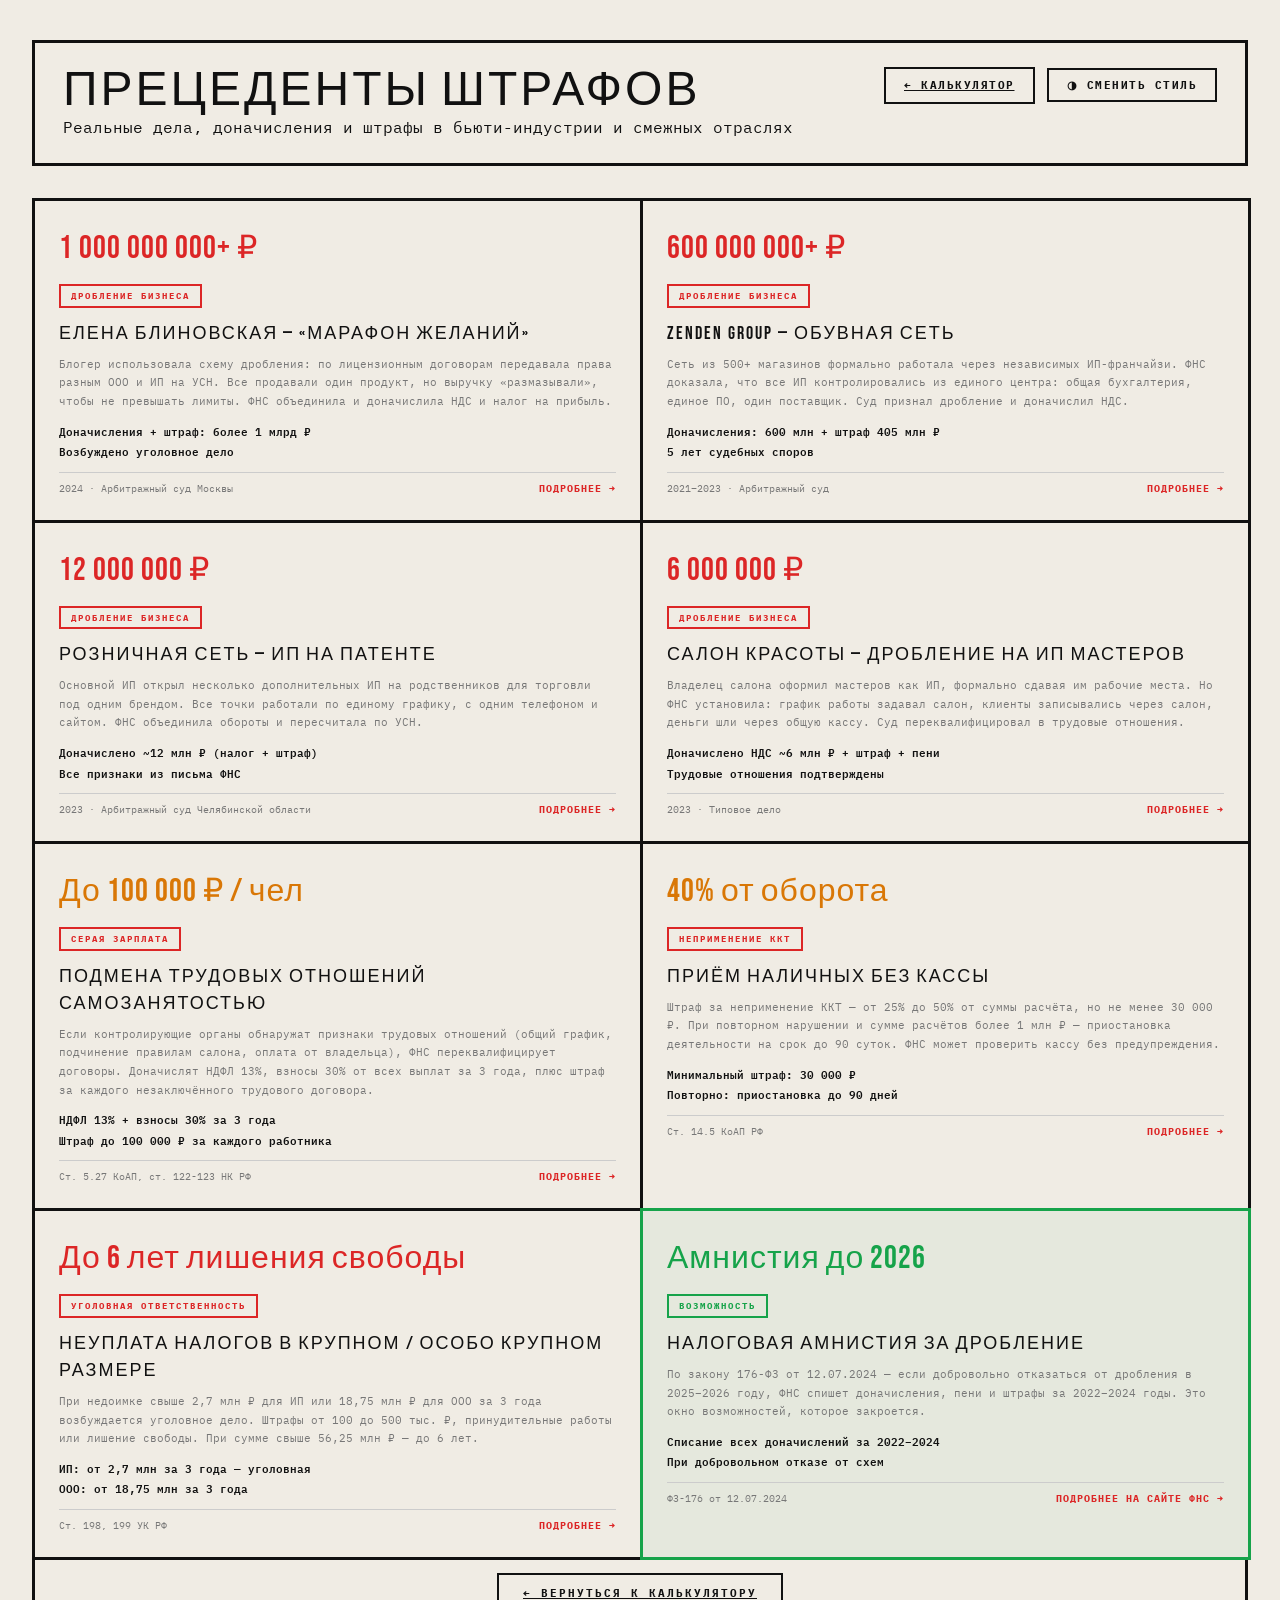
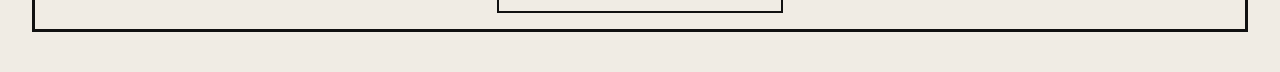
==== precedents.html @ d07ba794 "Add files via upload" ====
<!doctype html>
<html lang="ru">
<head>
  <meta charset="utf-8" />
  <meta name="viewport" content="width=device-width, initial-scale=1" />
  <title>Прецеденты штрафов — Салоны красоты</title>

  <link rel="preconnect" href="https://fonts.googleapis.com">
  <link rel="preconnect" href="https://fonts.gstatic.com" crossorigin>
  <link href="https://fonts.googleapis.com/css2?family=Bebas+Neue&family=IBM+Plex+Mono:wght@400;500;600;700&family=Plus+Jakarta+Sans:wght@400;500;600;700;800&display=swap" rel="stylesheet">

  <link rel="stylesheet" href="./styles.css" />
</head>

<body>
  <div class="wrap">

    <div class="top-bar">
      <div>
        <h1>Прецеденты штрафов</h1>
        <p>Реальные дела, доначисления и штрафы в бьюти-индустрии и смежных отраслях</p>
      </div>
      <div class="top-actions">
        <a href="index.html" class="btn-theme">← Калькулятор</a>
        <button class="btn-theme" id="themeToggle">◑ Сменить стиль</button>
      </div>
    </div>

    <!-- Прецеденты -->
    <div class="precedents-grid">

      <div class="precedent-card">
        <div class="precedent-amount red">1 000 000 000+ ₽</div>
        <div class="precedent-tag">Дробление бизнеса</div>
        <h3>Елена Блиновская — «Марафон желаний»</h3>
        <p>Блогер использовала схему дробления: по лицензионным договорам передавала права разным ООО и ИП на УСН. Все продавали один продукт, но выручку «размазывали», чтобы не превышать лимиты. ФНС объединила и доначислила НДС и налог на прибыль.</p>
        <div class="precedent-details">
          <span>Доначисления + штраф: более 1 млрд ₽</span>
          <span>Возбуждено уголовное дело</span>
        </div>
        <div class="precedent-meta">
          <span>2024 · Арбитражный суд Москвы</span>
          <a href="https://ria.ru/20231113/blinovskaya-1909060179.html" target="_blank" rel="noopener">Подробнее →</a>
        </div>
      </div>

      <div class="precedent-card">
        <div class="precedent-amount red">600 000 000+ ₽</div>
        <div class="precedent-tag">Дробление бизнеса</div>
        <h3>Zenden Group — обувная сеть</h3>
        <p>Сеть из 500+ магазинов формально работала через независимых ИП-франчайзи. ФНС доказала, что все ИП контролировались из единого центра: общая бухгалтерия, единое ПО, один поставщик. Суд признал дробление и доначислил НДС.</p>
        <div class="precedent-details">
          <span>Доначисления: 600 млн + штраф 405 млн ₽</span>
          <span>5 лет судебных споров</span>
        </div>
        <div class="precedent-meta">
          <span>2021–2023 · Арбитражный суд</span>
          <a href="https://www.kommersant.ru/doc/5765439" target="_blank" rel="noopener">Подробнее →</a>
        </div>
      </div>

      <div class="precedent-card">
        <div class="precedent-amount red">12 000 000 ₽</div>
        <div class="precedent-tag">Дробление бизнеса</div>
        <h3>Розничная сеть — ИП на патенте</h3>
        <p>Основной ИП открыл несколько дополнительных ИП на родственников для торговли под одним брендом. Все точки работали по единому графику, с одним телефоном и сайтом. ФНС объединила обороты и пересчитала по УСН.</p>
        <div class="precedent-details">
          <span>Доначислено ~12 млн ₽ (налог + штраф)</span>
          <span>Все признаки из письма ФНС</span>
        </div>
        <div class="precedent-meta">
          <span>2023 · Арбитражный суд Челябинской области</span>
          <a href="https://kad.arbitr.ru/Card/a2469a2c-c03e-452b-901e-bc33e501fbae" target="_blank" rel="noopener">Подробнее →</a>
        </div>
      </div>

      <div class="precedent-card">
        <div class="precedent-amount red">6 000 000 ₽</div>
        <div class="precedent-tag">Дробление бизнеса</div>
        <h3>Салон красоты — дробление на ИП мастеров</h3>
        <p>Владелец салона оформил мастеров как ИП, формально сдавая им рабочие места. Но ФНС установила: график работы задавал салон, клиенты записывались через салон, деньги шли через общую кассу. Суд переквалифицировал в трудовые отношения.</p>
        <div class="precedent-details">
          <span>Доначислено НДС ~6 млн ₽ + штраф + пени</span>
          <span>Трудовые отношения подтверждены</span>
        </div>
        <div class="precedent-meta">
          <span>2023 · Типовое дело</span>
          <a href="https://secrets.tbank.ru/buhgalteriya/riski-drobleniya-biznesa/" target="_blank" rel="noopener">Подробнее →</a>
        </div>
      </div>

      <div class="precedent-card">
        <div class="precedent-amount orange">До 100 000 ₽ / чел</div>
        <div class="precedent-tag">Серая зарплата</div>
        <h3>Подмена трудовых отношений самозанятостью</h3>
        <p>Если контролирующие органы обнаружат признаки трудовых отношений (общий график, подчинение правилам салона, оплата от владельца), ФНС переквалифицирует договоры. Доначислят НДФЛ 13%, взносы 30% от всех выплат за 3 года, плюс штраф за каждого незаключённого трудового договора.</p>
        <div class="precedent-details">
          <span>НДФЛ 13% + взносы 30% за 3 года</span>
          <span>Штраф до 100 000 ₽ за каждого работника</span>
        </div>
        <div class="precedent-meta">
          <span>Ст. 5.27 КоАП, ст. 122-123 НК РФ</span>
          <a href="https://konsol.pro/blog/samozanyatomu-buti-masteru-otkryt-salon-krasoty" target="_blank" rel="noopener">Подробнее →</a>
        </div>
      </div>

      <div class="precedent-card">
        <div class="precedent-amount orange">40% от оборота</div>
        <div class="precedent-tag">Неприменение ККТ</div>
        <h3>Приём наличных без кассы</h3>
        <p>Штраф за неприменение ККТ — от 25% до 50% от суммы расчёта, но не менее 30 000 ₽. При повторном нарушении и сумме расчётов более 1 млн ₽ — приостановка деятельности на срок до 90 суток. ФНС может проверить кассу без предупреждения.</p>
        <div class="precedent-details">
          <span>Минимальный штраф: 30 000 ₽</span>
          <span>Повторно: приостановка до 90 дней</span>
        </div>
        <div class="precedent-meta">
          <span>Ст. 14.5 КоАП РФ</span>
          <a href="https://www.sberbank.ru/start/articles/salon/tax_regime" target="_blank" rel="noopener">Подробнее →</a>
        </div>
      </div>

      <div class="precedent-card">
        <div class="precedent-amount red">До 6 лет лишения свободы</div>
        <div class="precedent-tag">Уголовная ответственность</div>
        <h3>Неуплата налогов в крупном / особо крупном размере</h3>
        <p>При недоимке свыше 2,7 млн ₽ для ИП или 18,75 млн ₽ для ООО за 3 года возбуждается уголовное дело. Штрафы от 100 до 500 тыс. ₽, принудительные работы или лишение свободы. При сумме свыше 56,25 млн ₽ — до 6 лет.</p>
        <div class="precedent-details">
          <span>ИП: от 2,7 млн за 3 года — уголовная</span>
          <span>ООО: от 18,75 млн за 3 года</span>
        </div>
        <div class="precedent-meta">
          <span>Ст. 198, 199 УК РФ</span>
          <a href="https://pravovest-audit.ru/nashi-statii-nalogi-i-buhuchet/tax-liability/" target="_blank" rel="noopener">Подробнее →</a>
        </div>
      </div>

      <div class="precedent-card highlight">
        <div class="precedent-amount green">Амнистия до 2026</div>
        <div class="precedent-tag tag-green">Возможность</div>
        <h3>Налоговая амнистия за дробление</h3>
        <p>По закону 176-ФЗ от 12.07.2024 — если добровольно отказаться от дробления в 2025–2026 году, ФНС спишет доначисления, пени и штрафы за 2022–2024 годы. Это окно возможностей, которое закроется.</p>
        <div class="precedent-details">
          <span>Списание всех доначислений за 2022–2024</span>
          <span>При добровольном отказе от схем</span>
        </div>
        <div class="precedent-meta">
          <span>ФЗ-176 от 12.07.2024</span>
          <a href="https://www.nalog.gov.ru/rn77/promo/na/" target="_blank" rel="noopener">Подробнее на сайте ФНС →</a>
        </div>
      </div>

    </div>

    <div class="bottom-toolbar">
      <a href="index.html" class="export-btn">← Вернуться к калькулятору</a>
    </div>

  </div>

  <script>
    const themeBtn = document.getElementById("themeToggle");
    if (themeBtn) {
      themeBtn.addEventListener("click", () => {
        const isModern = document.body.classList.toggle("theme-modern");
        themeBtn.textContent = isModern ? "◐ Брутализм" : "◑ Сменить стиль";
      });
    }
  </script>
</body>
</html>
---- styles.css ----
/* ============================================================
   КАЛЬКУЛЯТОР НАЛОГОВОЙ НАГРУЗКИ
   Тема по умолчанию: Брутализм
   Альтернативная тема: .theme-modern (тёмная)
   ============================================================ */

/* --- RESET & BASE --- */
*, *::before, *::after { margin: 0; padding: 0; box-sizing: border-box; }

:root {
  /* Brutalism tokens */
  --bg: #f0ece4;
  --bg-card: transparent;
  --bg-card-after: #111;
  --bg-input: transparent;
  --border: #111;
  --border-w: 3px;
  --border-light: #ccc;
  --text: #111;
  --text-muted: #777;
  --text-label: #888;
  --text-val: #111;
  --text-inv: #f0ece4;
  --accent: #dc2626;
  --accent-green: #16a34a;
  --font-body: 'IBM Plex Mono', 'Courier New', 'Liberation Mono', monospace;
  --font-display: 'Bebas Neue', 'Impact', 'Arial Black', sans-serif;
  --radius: 0px;
  --card-pad: 24px;
}

body {
  font-family: var(--font-body);
  background: var(--bg);
  color: var(--text);
  line-height: 1.5;
  min-height: 100vh;
}

/* --- LAYOUT --- */
.wrap {
  max-width: 1400px;
  margin: 0 auto;
  padding: 40px 32px;
}

h1 {
  font-family: var(--font-display);
  font-size: 48px;
  font-weight: 400;
  letter-spacing: 3px;
  text-transform: uppercase;
  line-height: 1;
  color: var(--text);
}

.wrap > p {
  font-size: 11px;
  color: var(--text-muted);
  margin-top: 8px;
  max-width: 700px;
  text-transform: uppercase;
  letter-spacing: 0.5px;
  line-height: 1.6;
}

/* --- TOP BAR --- */
.top-bar {
  display: flex;
  justify-content: space-between;
  align-items: flex-start;
  margin-bottom: 32px;
  border: var(--border-w) solid var(--border);
  padding: 24px 28px;
}

.top-actions {
  display: flex;
  gap: 12px;
  align-items: center;
  flex-wrap: wrap;
}

/* --- THEME TOGGLE BUTTON --- */
.btn-theme {
  padding: 8px 18px;
  border: 2px solid var(--border);
  background: transparent;
  font-family: var(--font-body);
  font-size: 11px;
  font-weight: 700;
  text-transform: uppercase;
  letter-spacing: 1.5px;
  cursor: pointer;
  color: var(--text);
  transition: all 0.2s;
}

.btn-theme:hover {
  background: var(--border);
  color: var(--bg);
}

/* --- GRID --- */
.grid {
  display: grid;
  grid-template-columns: 340px 1fr 1fr;
  gap: 0;
}

@media (max-width: 1100px) {
  .grid { grid-template-columns: 1fr; }
}

/* --- CARDS --- */
.card {
  border: var(--border-w) solid var(--border);
  padding: var(--card-pad);
  background: var(--bg-card);
  border-radius: var(--radius);
}

.grid .card + .card {
  margin-left: calc(-1 * var(--border-w));
}

@media (max-width: 1100px) {
  .grid .card + .card { margin-left: 0; margin-top: calc(-1 * var(--border-w)); }
}

/* Third card (После) — inverted in brutalism */
.grid .card:nth-child(3) {
  background: var(--bg-card-after);
  color: var(--text-inv);
}

.grid .card:nth-child(3) h3 { color: var(--text-inv); opacity: 0.5; }
.grid .card:nth-child(3) .stat { border-bottom-color: #333; }
.grid .card:nth-child(3) .stat span:first-child { color: #999; }
.grid .card:nth-child(3) .val { color: var(--text-inv); }
.grid .card:nth-child(3) .stat.net-total { border-top-color: var(--text-inv); }
.grid .card:nth-child(3) .formula { color: #666; border-left-color: var(--accent); }

.card h3 {
  font-family: var(--font-display);
  font-size: 22px;
  letter-spacing: 3px;
  text-transform: uppercase;
  font-weight: 400;
  padding-bottom: 14px;
  border-bottom: 2px solid var(--border);
  margin-bottom: 18px;
  color: var(--text);
}

.grid .card:nth-child(3) h3 {
  border-bottom-color: #444;
}

/* --- FORM ELEMENTS --- */
label {
  display: block;
  font-size: 10px;
  text-transform: uppercase;
  letter-spacing: 1.5px;
  color: var(--text-label);
  margin-bottom: 14px;
  font-weight: 500;
}

input[type="number"],
select {
  width: 100%;
  padding: 9px 10px;
  border: 2px solid var(--border);
  background: var(--bg-input);
  font-size: 14px;
  font-family: var(--font-body);
  font-weight: 600;
  color: var(--text);
  border-radius: var(--radius);
  margin-top: 4px;
  -moz-appearance: textfield;
}

input[type="number"]::-webkit-inner-spin-button { -webkit-appearance: none; }

input[type="number"]:focus,
select:focus {
  outline: 2px solid var(--accent);
  outline-offset: -2px;
}

.row {
  display: grid;
  grid-template-columns: 1fr 1fr;
  gap: 8px;
}

/* --- TOGGLES / CHECKBOXES --- */
.toggle {
  display: flex;
  align-items: center;
  gap: 8px;
  padding: 8px 0;
  font-size: 11px;
  text-transform: uppercase;
  letter-spacing: 1px;
  color: var(--text-muted);
}

.toggle label {
  margin-bottom: 0;
  font-size: 11px;
  cursor: pointer;
}

.toggle input[type="checkbox"],
.formula-toggle input[type="checkbox"] {
  width: 16px;
  height: 16px;
  accent-color: var(--accent);
}

/* --- STAT ROWS --- */
.stat {
  display: flex;
  justify-content: space-between;
  align-items: baseline;
  padding: 11px 0;
  border-bottom: 1px solid var(--border-light);
}

.stat:last-of-type { border-bottom: none; }

.stat span:first-child {
  font-size: 11px;
  text-transform: uppercase;
  letter-spacing: 1px;
  color: var(--text-label);
  font-weight: 500;
}

.val {
  font-size: 15px;
  font-weight: 700;
  color: var(--text-val);
  font-variant-numeric: tabular-nums;
}

/* Net total row */
.stat:has(strong),
.stat:last-child {
  /* fallback for browsers without :has */
}

.card .stat:last-of-type {
  border-top: 3px solid var(--border);
  border-bottom: none;
  margin-top: 6px;
  padding-top: 14px;
}

.card .stat:last-of-type span:first-child {
  font-size: 12px;
  color: var(--text);
  font-weight: 700;
}

.card .stat:last-of-type .val {
  font-family: var(--font-display);
  font-size: 28px;
  letter-spacing: 1px;
}

/* --- FORMULAS --- */
.formula {
  display: none;
  font-size: 9px;
  line-height: 1.5;
  color: #999;
  border-left: 3px solid var(--accent);
  padding: 4px 10px;
  margin: -4px 0 6px 0;
  white-space: pre-line;
  font-family: var(--font-body);
  letter-spacing: 0.3px;
  border-radius: 0;
}

.formulas-visible .formula:not(:empty) {
  display: block;
}

.formula-toggle {
  display: flex;
  align-items: center;
  gap: 8px;
  font-size: 11px;
  text-transform: uppercase;
  letter-spacing: 1.5px;
  color: var(--text-muted);
}

.formula-toggle label {
  font-size: 11px;
  margin-bottom: 0;
  cursor: pointer;
}

/* --- DIFF BAR --- */
.diff {
  border: var(--border-w) solid var(--border);
  border-top: none;
  padding: 20px 28px;
  display: flex;
  justify-content: space-between;
  flex-wrap: wrap;
  gap: 16px;
  font-size: 13px;
}

.diff strong {
  text-transform: uppercase;
  letter-spacing: 1px;
  font-size: 10px;
  color: var(--text-muted);
}

.diff span {
  font-family: var(--font-display);
  font-size: 28px;
  letter-spacing: 1px;
}

.diff.danger span { color: var(--accent); }

/* --- EXPORT BUTTON --- */
.export-btn {
  display: block;
  margin: 0 auto;
  padding: 10px 24px;
  border: 2px solid var(--border);
  background: transparent;
  font-family: var(--font-body);
  font-size: 11px;
  font-weight: 700;
  text-transform: uppercase;
  letter-spacing: 2px;
  cursor: pointer;
  color: var(--text);
  border-radius: var(--radius);
  transition: all 0.15s;
}

.export-btn:hover {
  background: var(--border);
  color: var(--bg);
}

/* --- BOTTOM TOOLBAR --- */
.bottom-toolbar {
  display: flex;
  justify-content: center;
  gap: 12px;
  margin-top: 0;
  border: var(--border-w) solid var(--border);
  border-top: none;
  padding: 16px;
}

/* --- HIDDEN / MUTED --- */
.hidden { display: none !important; }
.muted {
  font-size: 10px;
  color: var(--text-muted);
  line-height: 1.6;
  letter-spacing: 0.3px;
}

/* ============================================================
   MODERN DARK THEME (.theme-modern on <body>)
   ============================================================ */
body.theme-modern {
  --bg: #09090b;
  --bg-card: #18181b;
  --bg-card-after: #18181b;
  --bg-input: #09090b;
  --border: #27272a;
  --border-w: 1px;
  --border-light: #1f1f23;
  --text: #e4e4e7;
  --text-muted: #52525b;
  --text-label: #71717a;
  --text-val: #e4e4e7;
  --text-inv: #e4e4e7;
  --accent: #6366f1;
  --accent-green: #34d399;
  --font-body: 'Plus Jakarta Sans', 'DM Sans', 'Segoe UI', sans-serif;
  --font-display: 'Plus Jakarta Sans', 'DM Sans', 'Segoe UI', sans-serif;
  --radius: 16px;
  --card-pad: 28px;
}

body.theme-modern h1 {
  font-size: 30px;
  font-weight: 800;
  letter-spacing: -1px;
  text-transform: none;
}

body.theme-modern .wrap > p {
  text-transform: none;
  font-size: 13px;
  letter-spacing: 0;
}

/* Top bar */
body.theme-modern .top-bar {
  border: none;
  padding: 0;
  margin-bottom: 28px;
}

/* Cards */
body.theme-modern .card {
  border-radius: var(--radius);
}

body.theme-modern .grid {
  gap: 20px;
}

body.theme-modern .grid .card + .card {
  margin-left: 0;
}

/* Third card — no inversion, subtle glow */
body.theme-modern .grid .card:nth-child(3) {
  background: var(--bg-card-after);
  color: var(--text);
  border-color: rgba(99,102,241,0.3);
  box-shadow: 0 0 40px rgba(99,102,241,0.06);
}

body.theme-modern .grid .card:nth-child(3) h3 { color: #818cf8; opacity: 1; }
body.theme-modern .grid .card:nth-child(3) .stat { border-bottom-color: var(--border-light); }
body.theme-modern .grid .card:nth-child(3) .stat span:first-child { color: var(--text-label); }
body.theme-modern .grid .card:nth-child(3) .val { color: var(--text-val); }
body.theme-modern .grid .card:nth-child(3) .formula { color: #52525b; border-left-color: var(--accent); }

body.theme-modern .card h3 {
  font-family: var(--font-body);
  font-size: 11px;
  font-weight: 700;
  letter-spacing: 2px;
  border-bottom: 1px solid var(--border);
}

body.theme-modern .grid .card:nth-child(3) h3 {
  border-bottom-color: rgba(99,102,241,0.2);
}

/* Form elements */
body.theme-modern label {
  text-transform: none;
  font-size: 12px;
  letter-spacing: 0;
  color: var(--text-label);
}

body.theme-modern input[type="number"],
body.theme-modern select {
  border: 1px solid var(--border);
  border-radius: 10px;
  font-family: var(--font-body);
  font-weight: 500;
}

body.theme-modern input[type="number"]:focus,
body.theme-modern select:focus {
  outline: none;
  border-color: var(--accent);
  box-shadow: 0 0 0 3px rgba(99,102,241,0.15);
}

/* Toggles */
body.theme-modern .toggle {
  text-transform: none;
  font-size: 13px;
  letter-spacing: 0;
  color: var(--text-muted);
}

body.theme-modern .toggle label {
  font-size: 13px;
}

body.theme-modern .toggle input[type="checkbox"],
body.theme-modern .formula-toggle input[type="checkbox"] {
  accent-color: var(--accent);
}

/* Stat rows */
body.theme-modern .stat span:first-child {
  text-transform: none;
  font-size: 13px;
  letter-spacing: 0;
}

body.theme-modern .val {
  font-size: 14px;
  font-weight: 600;
}

body.theme-modern .card .stat:last-of-type {
  border-top: 1px solid #3f3f46;
  border-top-width: 1px;
}

body.theme-modern .card .stat:last-of-type .val {
  font-family: var(--font-body);
  font-size: 18px;
  font-weight: 800;
  letter-spacing: -0.5px;
}

body.theme-modern .card .stat:last-of-type span:first-child {
  font-size: 14px;
}

/* Formulas */
body.theme-modern .formula {
  font-size: 11px;
  font-family: 'JetBrains Mono', 'Fira Code', 'SF Mono', monospace;
  color: #52525b;
  border-radius: 0 6px 6px 0;
  background: rgba(255,255,255,0.02);
  letter-spacing: 0;
}

body.theme-modern .formula-toggle {
  text-transform: none;
  font-size: 13px;
  letter-spacing: 0;
}

body.theme-modern .formula-toggle label {
  font-size: 13px;
}

/* Diff bar */
body.theme-modern .diff {
  border: 1px solid var(--border);
  border-radius: var(--radius);
  margin-top: 20px;
}

body.theme-modern .diff strong {
  text-transform: none;
  font-size: 13px;
  letter-spacing: 0;
}

body.theme-modern .diff span {
  font-family: var(--font-body);
  font-size: 20px;
  font-weight: 800;
  letter-spacing: -0.5px;
}

/* Buttons */
body.theme-modern .btn-theme,
body.theme-modern .export-btn {
  border: 1px solid var(--border);
  border-radius: 999px;
  font-family: var(--font-body);
  text-transform: none;
  font-size: 13px;
  font-weight: 500;
  letter-spacing: 0;
  padding: 8px 20px;
  color: var(--text-label);
}

body.theme-modern .btn-theme:hover,
body.theme-modern .export-btn:hover {
  background: var(--accent);
  border-color: var(--accent);
  color: #fff;
}

body.theme-modern .bottom-toolbar {
  border: none;
  margin-top: 16px;
}

/* Muted */
body.theme-modern .muted {
  font-size: 12px;
  letter-spacing: 0;
}

@media (max-width: 1100px) {
  body.theme-modern .grid .card + .card { margin-top: 0; }
}

/* ============================================================
   RISKS BLOCK
   ============================================================ */
.risks-wrap {
  border: var(--border-w) solid var(--border);
  border-top: none;
  padding: 0;
}

.risks-header {
  display: flex;
  justify-content: space-between;
  align-items: center;
  padding: 24px 28px;
  border-bottom: 2px solid var(--accent);
  background: var(--accent);
  color: #fff;
}

.risks-title {
  font-family: var(--font-display);
  font-size: 28px;
  letter-spacing: 2px;
  text-transform: uppercase;
}

.risks-grand {
  font-size: 12px;
  text-transform: uppercase;
  letter-spacing: 1px;
}

.risks-grand strong {
  display: block;
  font-family: var(--font-display);
  font-size: 32px;
  letter-spacing: 1px;
  margin-top: 4px;
}

.risk-block {
  padding: 20px 28px;
  border-bottom: 1px solid var(--border-light);
}

.risk-block:last-of-type { border-bottom: none; }

.risk-top {
  display: flex;
  justify-content: space-between;
  align-items: flex-start;
  margin-bottom: 12px;
}

.risk-name {
  font-family: var(--font-display);
  font-size: 20px;
  letter-spacing: 2px;
  text-transform: uppercase;
}

.risk-sub {
  font-size: 11px;
  color: var(--text-muted);
  text-transform: uppercase;
  letter-spacing: 1px;
  margin-top: 2px;
}

.risk-total {
  font-family: var(--font-display);
  font-size: 28px;
  color: var(--accent);
  letter-spacing: 1px;
  white-space: nowrap;
}

.risk-items {
  margin: 8px 0;
}

.risk-item {
  display: flex;
  justify-content: space-between;
  padding: 6px 0;
  font-size: 11px;
  color: var(--text-muted);
  border-bottom: 1px dotted var(--border-light);
}

.risk-item:last-child { border-bottom: none; }

.risk-item span:last-child {
  font-weight: 700;
  color: var(--text);
  white-space: nowrap;
  margin-left: 16px;
}

.risk-legal {
  font-size: 10px;
  color: var(--text-muted);
  margin-top: 8px;
  letter-spacing: 0.5px;
}

.risk-criminal {
  font-size: 11px;
  color: var(--accent);
  font-weight: 700;
  margin-top: 8px;
  padding: 6px 10px;
  border: 1px solid var(--accent);
  text-transform: uppercase;
  letter-spacing: 0.5px;
}

.risks-footer {
  padding: 16px 28px;
  border-top: 2px solid var(--border);
  text-align: center;
}

.risks-link {
  font-family: var(--font-body);
  font-size: 12px;
  font-weight: 700;
  text-transform: uppercase;
  letter-spacing: 2px;
  color: var(--accent);
  text-decoration: none;
  border-bottom: 2px solid var(--accent);
  padding-bottom: 2px;
}

.risks-link:hover { opacity: 0.7; }

/* --- Modern theme overrides for risks --- */
body.theme-modern .risks-wrap {
  border: 1px solid var(--border);
  border-radius: var(--radius);
  margin-top: 20px;
  overflow: hidden;
}

body.theme-modern .risks-header {
  background: linear-gradient(135deg, #dc2626, #b91c1c);
  border-bottom: none;
  border-radius: 0;
}

body.theme-modern .risks-title {
  font-family: var(--font-body);
  font-size: 16px;
  font-weight: 800;
  letter-spacing: -0.5px;
  text-transform: none;
}

body.theme-modern .risks-grand { letter-spacing: 0; text-transform: none; font-size: 13px; }
body.theme-modern .risks-grand strong { font-family: var(--font-body); font-size: 24px; letter-spacing: -0.5px; }
body.theme-modern .risk-name { font-family: var(--font-body); font-size: 15px; font-weight: 700; letter-spacing: 0; text-transform: none; }
body.theme-modern .risk-sub { text-transform: none; letter-spacing: 0; font-size: 12px; }
body.theme-modern .risk-total { font-family: var(--font-body); font-size: 20px; font-weight: 800; }
body.theme-modern .risk-item { font-size: 12px; letter-spacing: 0; }
body.theme-modern .risk-criminal { border-radius: 8px; text-transform: none; letter-spacing: 0; }
body.theme-modern .risks-link { text-transform: none; letter-spacing: 0; font-size: 14px; }

/* ============================================================
   PRECEDENTS PAGE
   ============================================================ */
.precedents-grid {
  display: grid;
  grid-template-columns: 1fr 1fr;
  gap: 0;
}

@media (max-width: 900px) { .precedents-grid { grid-template-columns: 1fr; } }

.precedent-card {
  border: var(--border-w) solid var(--border);
  padding: 24px;
  margin-right: calc(-1 * var(--border-w));
  margin-bottom: calc(-1 * var(--border-w));
}

.precedent-card.highlight {
  background: rgba(22, 163, 106, 0.05);
  border-color: var(--accent-green);
}

.precedent-amount {
  font-family: var(--font-display);
  font-size: 32px;
  letter-spacing: 1px;
  margin-bottom: 8px;
}

.precedent-amount.red { color: var(--accent); }
.precedent-amount.orange { color: #d97706; }
.precedent-amount.green { color: var(--accent-green); }

.precedent-tag {
  display: inline-block;
  padding: 3px 10px;
  border: 2px solid var(--accent);
  font-size: 9px;
  font-weight: 700;
  text-transform: uppercase;
  letter-spacing: 2px;
  color: var(--accent);
  margin-bottom: 12px;
}

.precedent-tag.tag-green {
  border-color: var(--accent-green);
  color: var(--accent-green);
}

.precedent-card h3 {
  font-family: var(--font-display);
  font-size: 18px;
  letter-spacing: 2px;
  text-transform: uppercase;
  font-weight: 400;
  border: none;
  padding: 0;
  margin-bottom: 8px;
}

.precedent-card p {
  font-size: 11px;
  color: var(--text-muted);
  line-height: 1.7;
  margin-bottom: 12px;
}

.precedent-details {
  display: flex;
  flex-direction: column;
  gap: 4px;
  font-size: 11px;
  font-weight: 600;
  color: var(--text);
  margin-bottom: 12px;
}

.precedent-meta {
  display: flex;
  justify-content: space-between;
  align-items: center;
  font-size: 10px;
  color: var(--text-muted);
  padding-top: 8px;
  border-top: 1px solid var(--border-light);
}

.precedent-meta a {
  color: var(--accent);
  text-decoration: none;
  font-weight: 700;
  text-transform: uppercase;
  letter-spacing: 1px;
}

.precedent-meta a:hover { text-decoration: underline; }

/* --- Modern theme precedents --- */
body.theme-modern .precedents-grid { gap: 20px; }
body.theme-modern .precedent-card {
  border-radius: var(--radius);
  margin: 0;
  background: var(--bg-card);
}
body.theme-modern .precedent-card.highlight { background: rgba(52, 211, 153, 0.05); }
body.theme-modern .precedent-amount { font-family: var(--font-body); font-size: 24px; font-weight: 800; letter-spacing: -0.5px; }
body.theme-modern .precedent-tag { border-radius: 999px; letter-spacing: 1px; }
body.theme-modern .precedent-card h3 {
  font-family: var(--font-body); font-size: 15px; font-weight: 700;
  letter-spacing: 0; text-transform: none;
}
body.theme-modern .precedent-card p { font-size: 13px; letter-spacing: 0; }
body.theme-modern .precedent-details { font-size: 12px; }
body.theme-modern .precedent-meta { font-size: 12px; letter-spacing: 0; }
body.theme-modern .precedent-meta a { text-transform: none; letter-spacing: 0; }
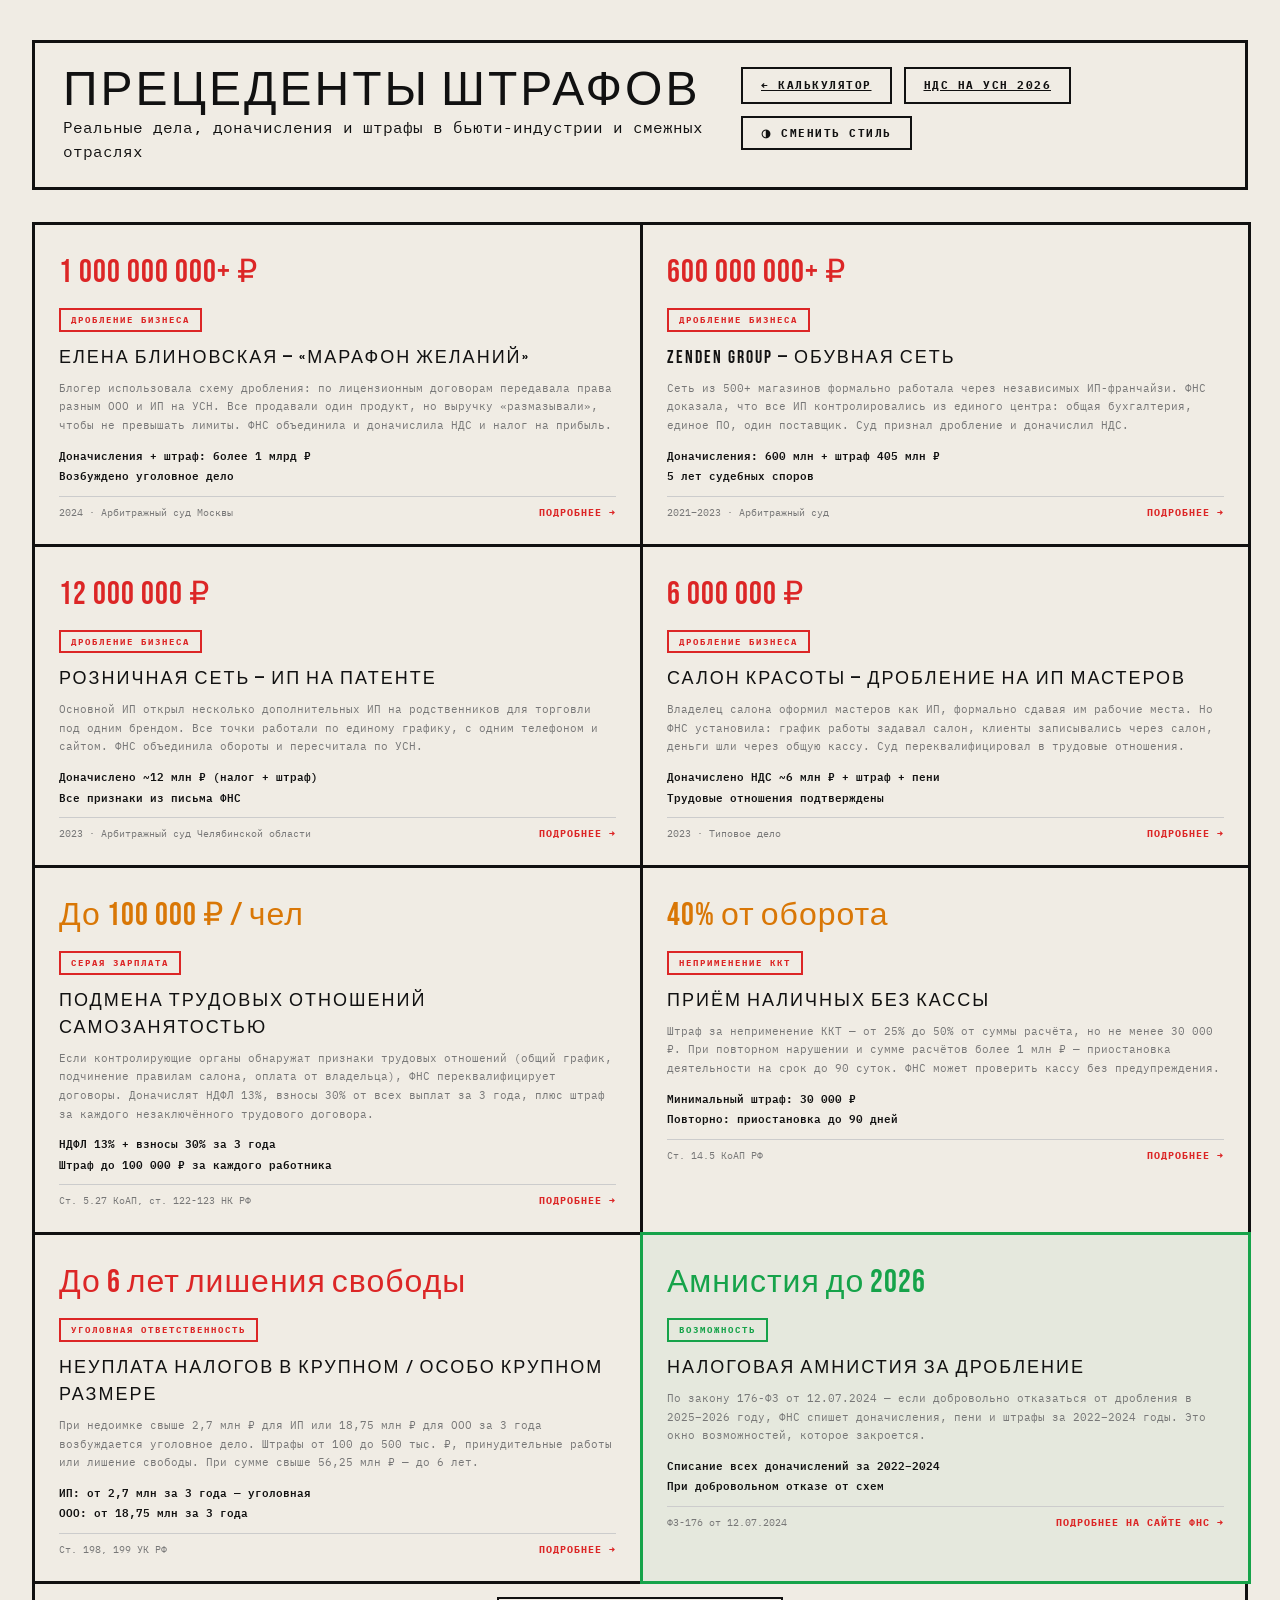
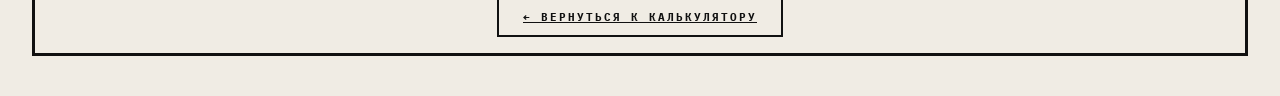
==== commit e9f19a0f: "Add files via upload" ====
--- a/precedents.html
+++ b/precedents.html
@@ -22,6 +22,7 @@
       </div>
       <div class="top-actions">
         <a href="index.html" class="btn-theme">← Калькулятор</a>
+        <a href="vat-usn.html" class="btn-theme">НДС на УСН 2026</a>
         <button class="btn-theme" id="themeToggle">◑ Сменить стиль</button>
       </div>
     </div>
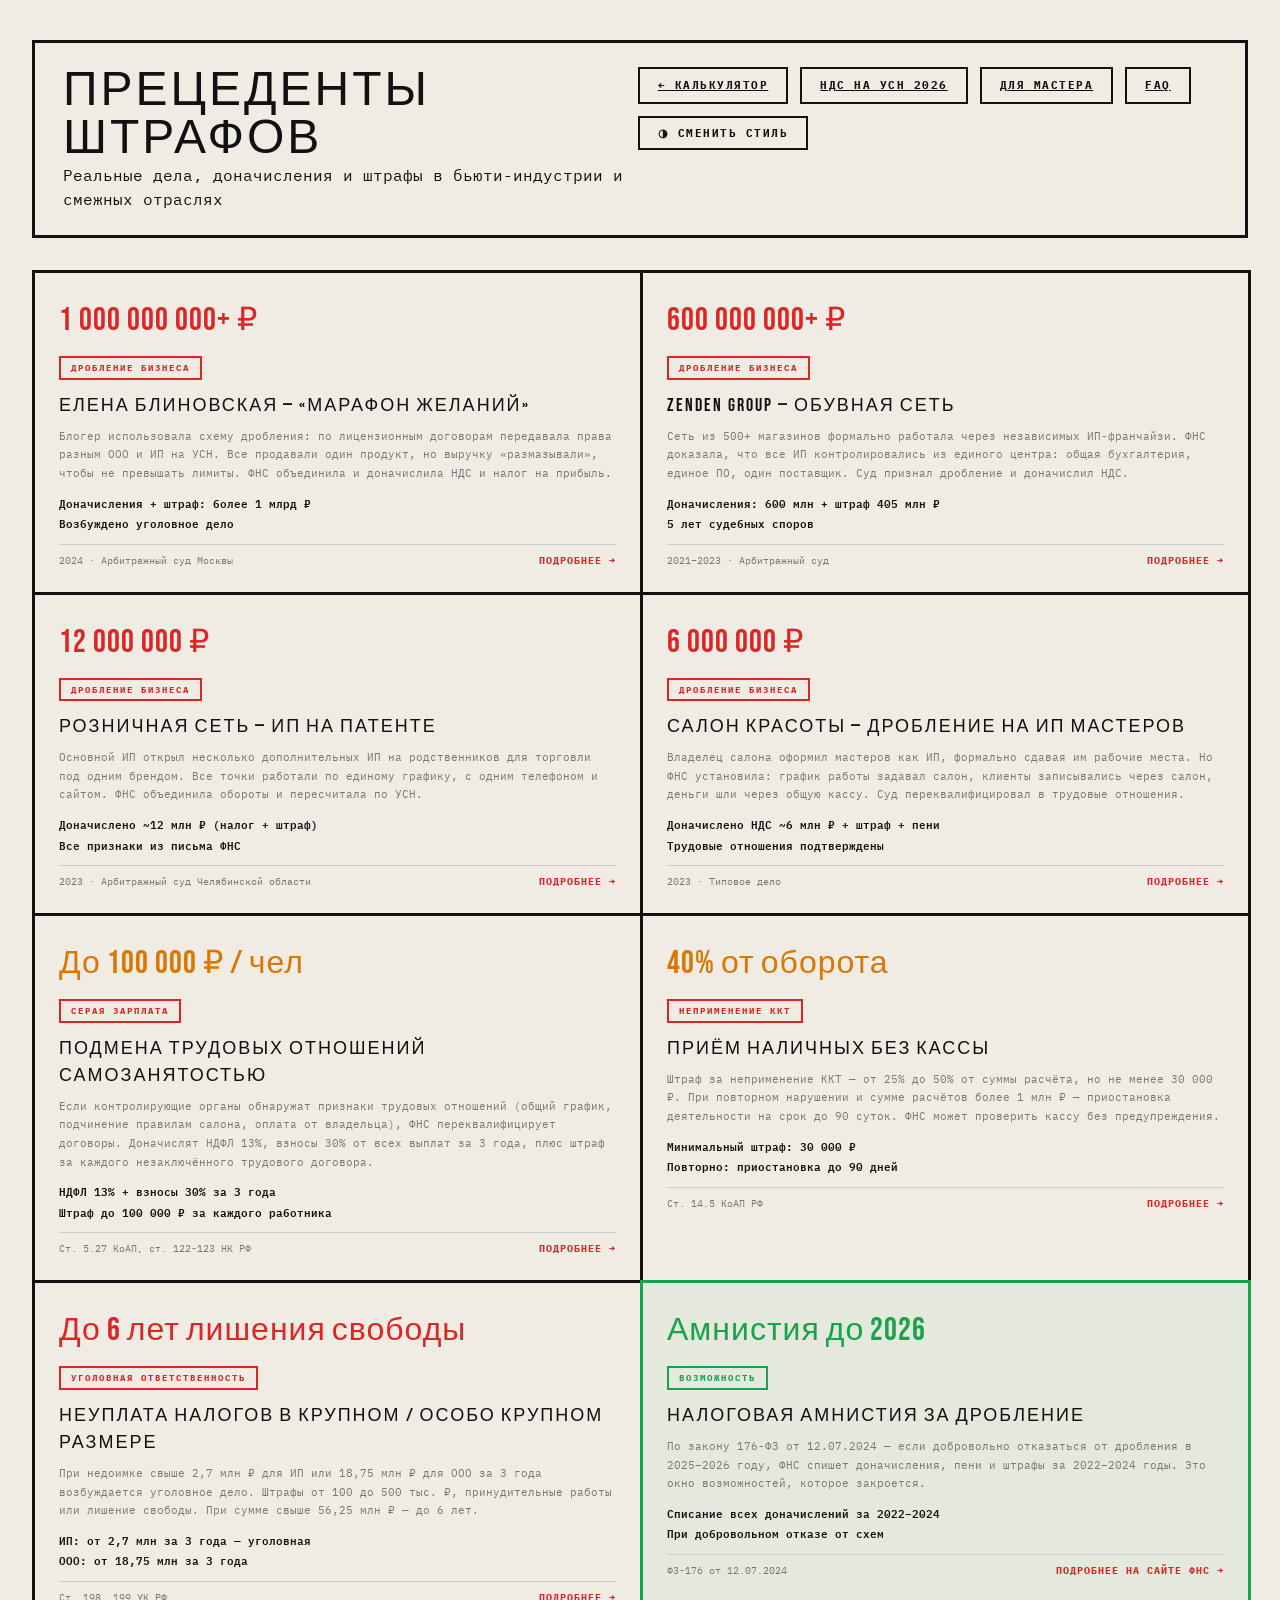
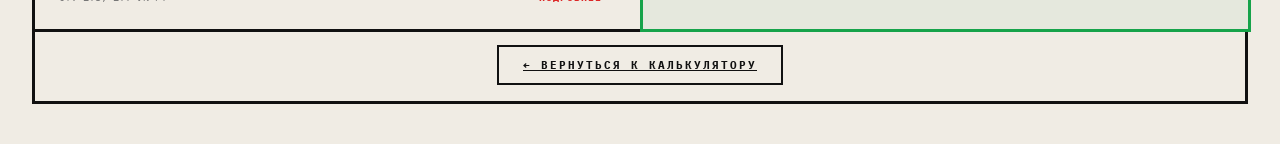
==== commit e289846e: "Rename precedents (1).html to precedents.html" ====
--- a/precedents.html
+++ b/precedents.html
@@ -23,6 +23,8 @@
       <div class="top-actions">
         <a href="index.html" class="btn-theme">← Калькулятор</a>
         <a href="vat-usn.html" class="btn-theme">НДС на УСН 2026</a>
+        <a href="master.html" class="btn-theme">Для мастера</a>
+        <a href="faq.html" class="btn-theme">FAQ</a>
         <button class="btn-theme" id="themeToggle">◑ Сменить стиль</button>
       </div>
     </div>
--- a/styles.css
+++ b/styles.css
@@ -890,3 +890,138 @@
 body.theme-modern .precedent-details { font-size: 12px; }
 body.theme-modern .precedent-meta { font-size: 12px; letter-spacing: 0; }
 body.theme-modern .precedent-meta a { text-transform: none; letter-spacing: 0; }
+
+/* ============================================================
+   FAQ PAGE
+   ============================================================ */
+.faq-list {
+  display: flex;
+  flex-direction: column;
+  gap: 0;
+}
+
+.faq-item {
+  border: var(--border-w) solid var(--border);
+  margin-top: calc(-1 * var(--border-w));
+}
+
+.faq-item:first-child { margin-top: 0; }
+
+.faq-item summary {
+  padding: 16px 24px;
+  font-family: var(--font-display);
+  font-size: 18px;
+  letter-spacing: 2px;
+  text-transform: uppercase;
+  cursor: pointer;
+  list-style: none;
+  display: flex;
+  justify-content: space-between;
+  align-items: center;
+}
+
+.faq-item summary::after {
+  content: "+";
+  font-family: var(--font-body);
+  font-size: 20px;
+  font-weight: 700;
+  color: var(--accent);
+  transition: transform 0.2s;
+}
+
+.faq-item[open] summary::after {
+  transform: rotate(45deg);
+}
+
+.faq-body {
+  padding: 0 24px 20px;
+  font-size: 12px;
+  line-height: 1.7;
+  color: var(--text-muted);
+}
+
+.faq-body p { margin-bottom: 10px; }
+.faq-body ul { margin: 8px 0 12px 20px; }
+.faq-body li { margin-bottom: 4px; }
+.faq-ref {
+  font-size: 10px;
+  color: var(--text-label);
+  margin-top: 8px;
+  letter-spacing: 0.5px;
+}
+
+body.theme-modern .faq-item {
+  border-radius: var(--radius);
+  margin-top: 8px;
+  background: var(--bg-card);
+}
+
+body.theme-modern .faq-item summary {
+  font-family: var(--font-body);
+  font-size: 15px;
+  font-weight: 700;
+  letter-spacing: 0;
+  text-transform: none;
+}
+
+body.theme-modern .faq-body {
+  font-size: 14px;
+}
+
+/* ============================================================
+   PRESENTATION MODE
+   ============================================================ */
+body.presentation-mode .card:first-child,
+body.presentation-mode .formula-toggle,
+body.presentation-mode .top-actions,
+body.presentation-mode .wrap > p {
+  display: none !important;
+}
+
+body.presentation-mode .grid {
+  grid-template-columns: 1fr 1fr !important;
+}
+
+body.presentation-mode .card h3 {
+  font-size: 28px;
+}
+
+body.presentation-mode .val {
+  font-size: 20px;
+}
+
+body.presentation-mode .card .stat:last-of-type .val {
+  font-size: 36px;
+}
+
+body.presentation-mode .diff span {
+  font-size: 40px;
+}
+
+body.presentation-mode .risks-title {
+  font-size: 36px;
+}
+
+body.presentation-mode .risk-total {
+  font-size: 36px;
+}
+
+body.theme-modern.presentation-mode .card .stat:last-of-type .val {
+  font-size: 28px;
+}
+
+body.theme-modern.presentation-mode .diff span {
+  font-size: 32px;
+}
+
+/* ============================================================
+   CHART
+   ============================================================ */
+.chart-card {
+  padding: var(--card-pad);
+}
+
+.chart-card canvas {
+  width: 100% !important;
+  max-height: 240px;
+}
